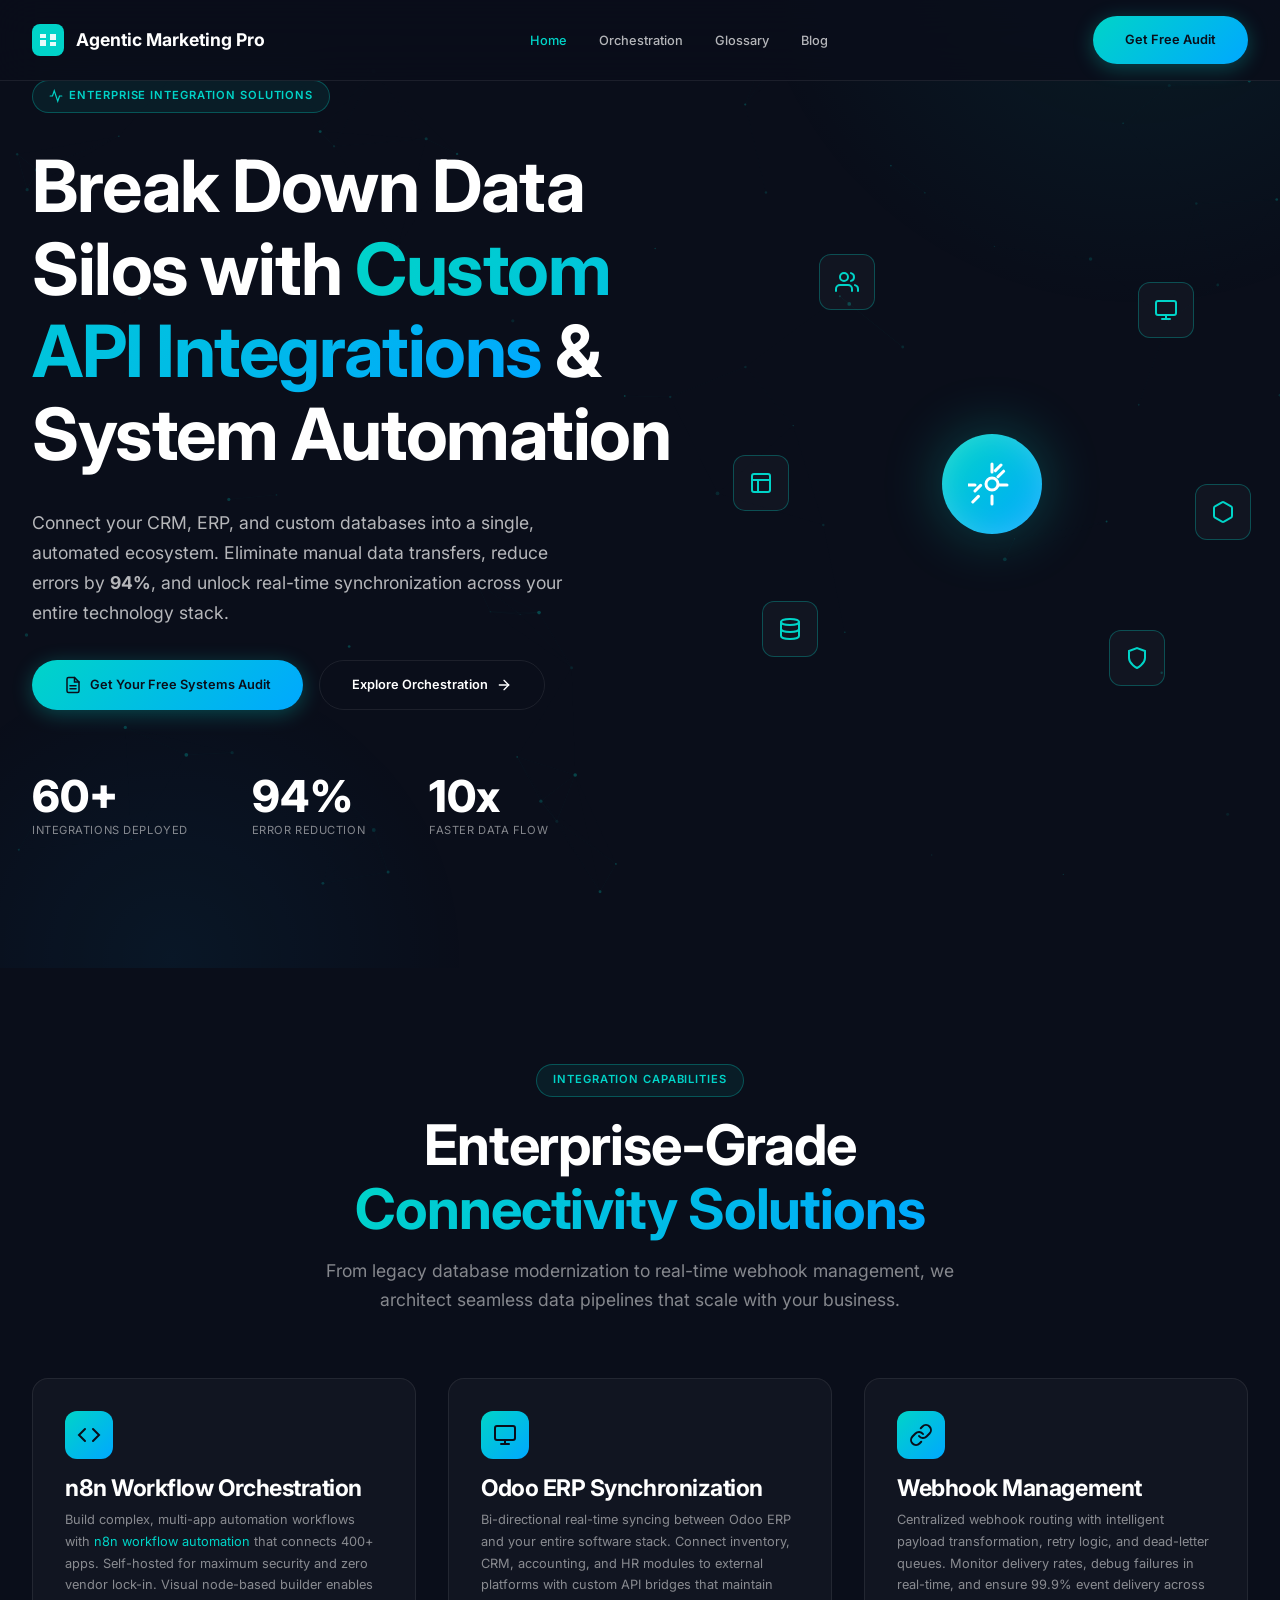
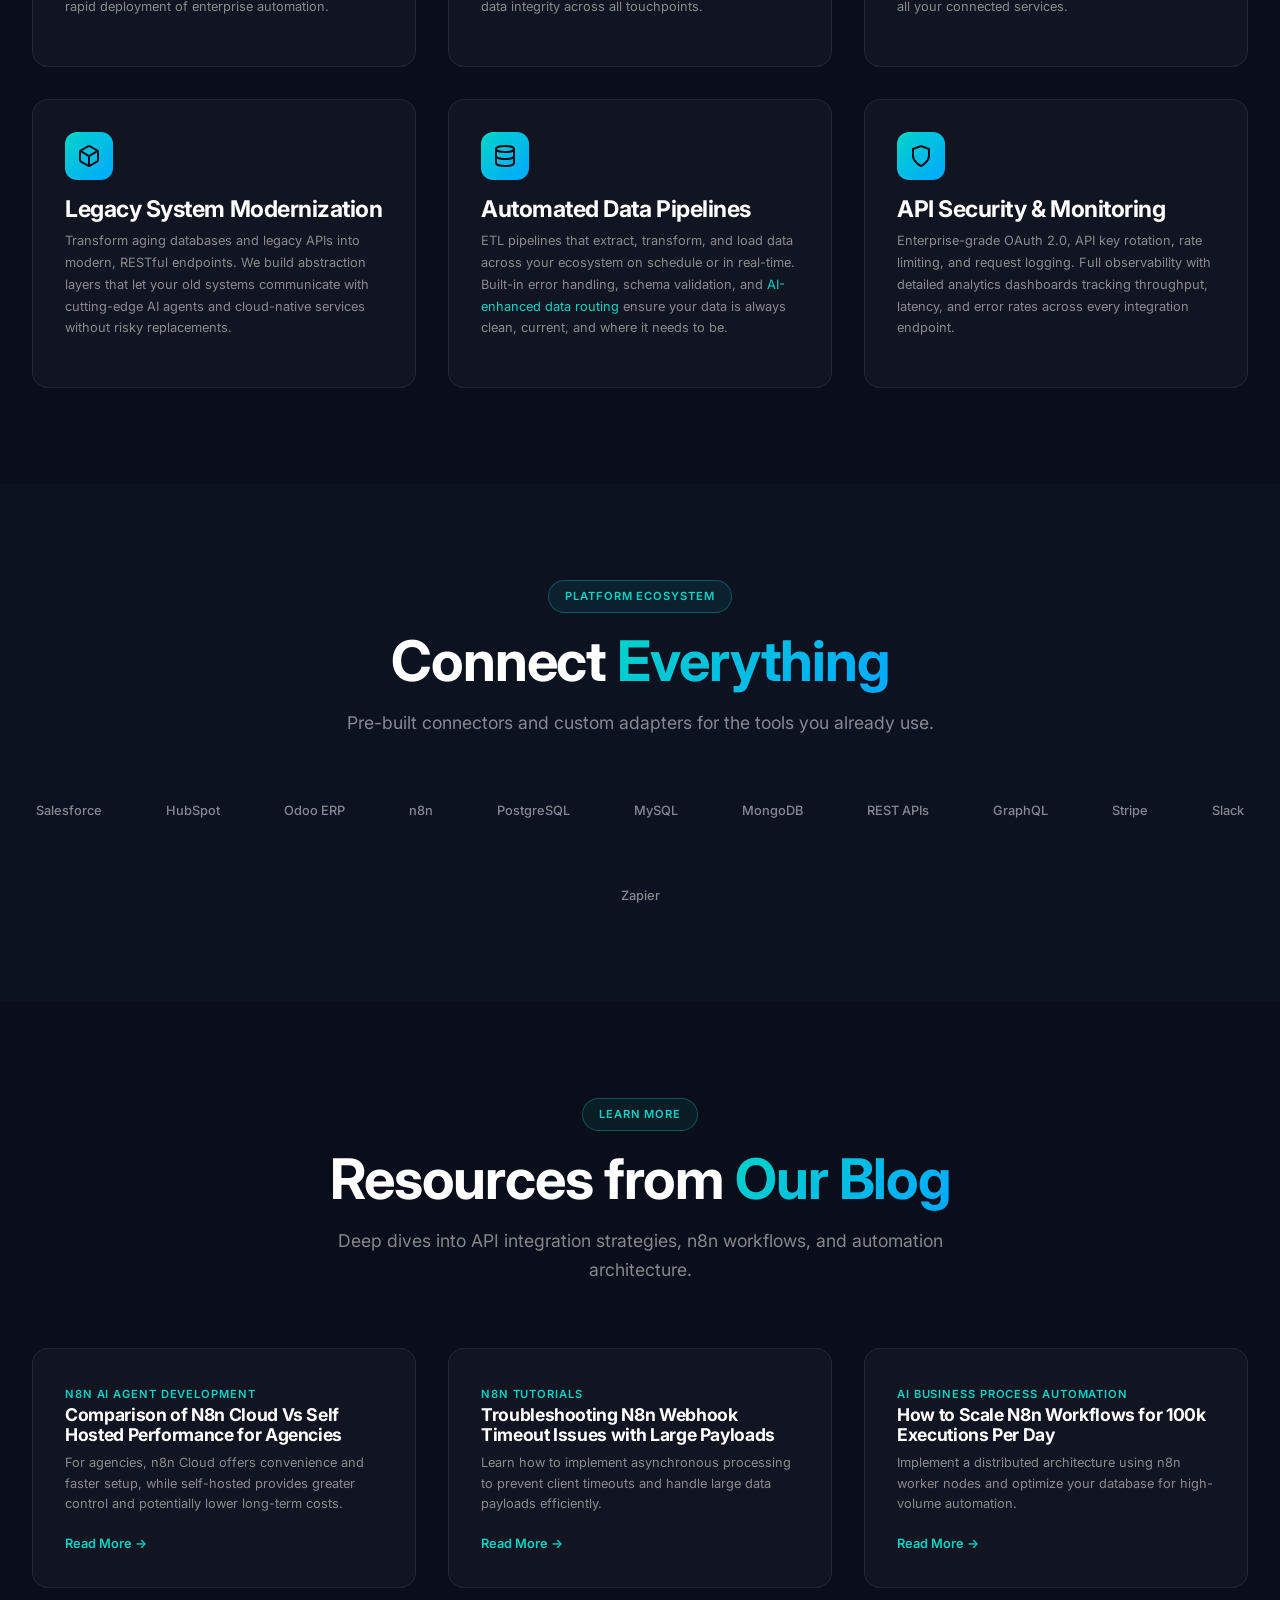
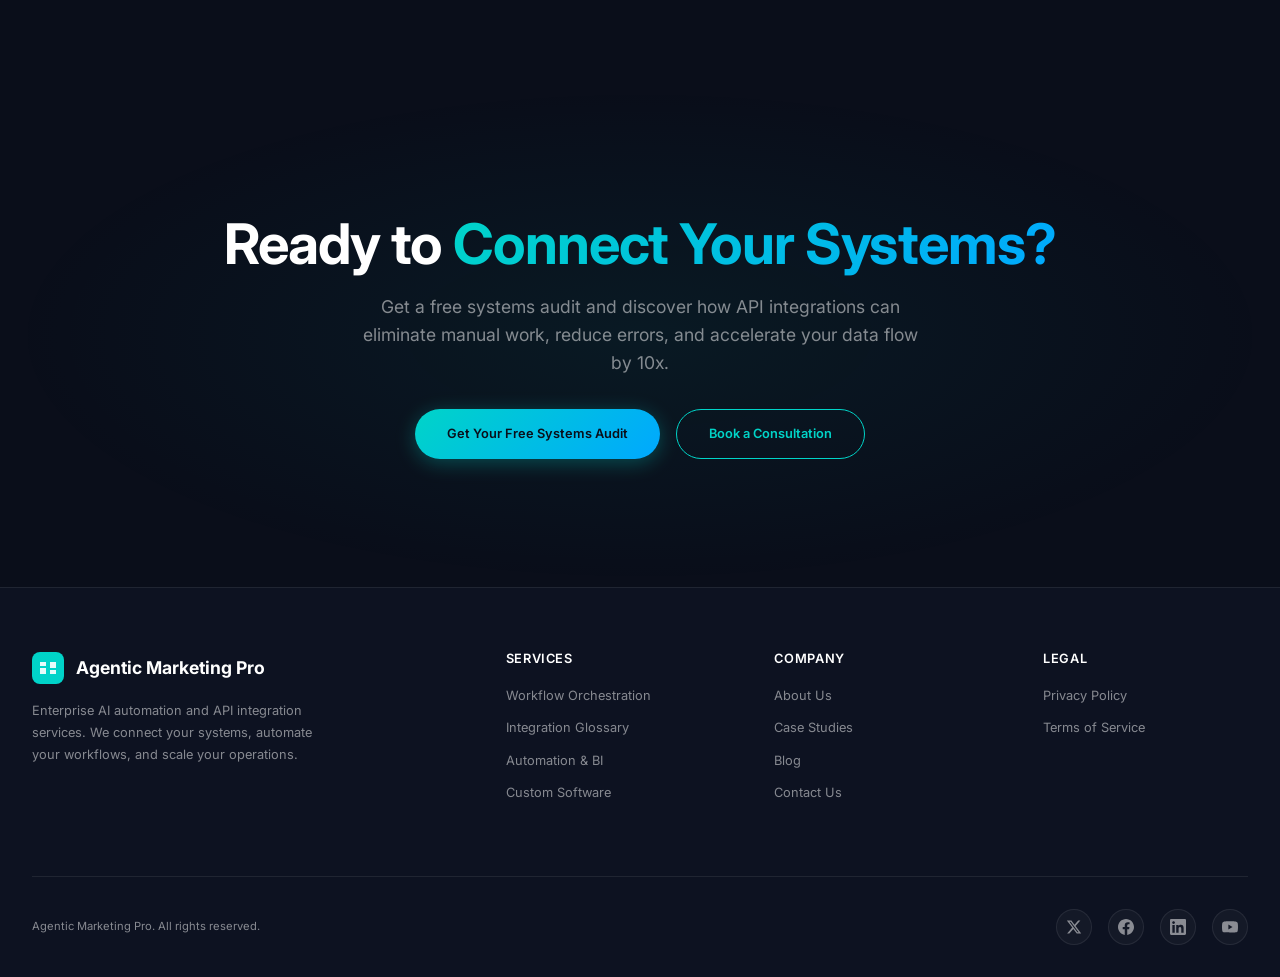
==== index.html @ 14ca6ab1 "api-integrations api-integrations site" ====
<!DOCTYPE html>
<html lang="en">
<head>
  <meta charset="UTF-8">
  <meta name="viewport" content="width=device-width, initial-scale=1.0">
  <title>API Integrations & System Automation | Agentic Marketing Pro</title>
  <meta name="description" content="Break down data silos with custom API integrations and system automation. n8n orchestration, Odoo ERP syncing, and webhook management for enterprise connectivity.">
  <meta name="keywords" content="API integrations, system automation, n8n orchestration, Odoo ERP, webhook management, data pipeline, legacy system integration">
  <meta name="author" content="Agentic Marketing Pro">
  <meta name="robots" content="index, follow">

  <!-- Open Graph -->
  <meta property="og:title" content="API Integrations & System Automation | Agentic Marketing Pro">
  <meta property="og:description" content="Connect disparate software tools into a seamless, automated ecosystem with enterprise-grade API integrations.">
  <meta property="og:type" content="website">
  <meta property="og:url" content="https://shafinrng.github.io/amp-hub-api-integrations/">
  <meta property="og:site_name" content="Agentic Marketing Pro - API Integration Hub">

  <!-- Twitter Card -->
  <meta name="twitter:card" content="summary_large_image">
  <meta name="twitter:title" content="API Integrations & System Automation | Agentic Marketing Pro">
  <meta name="twitter:description" content="Enterprise API integrations and system automation by Agentic Marketing Pro.">

  <!-- Canonical -->
  <link rel="canonical" href="https://shafinrng.github.io/amp-hub-api-integrations/">

  <!-- Favicon -->
  <link rel="icon" type="image/svg+xml" href="data:image/svg+xml,<svg xmlns='http://www.w3.org/2000/svg' viewBox='0 0 100 100'><text y='.9em' font-size='90'>🔌</text></svg>">

  <!-- Fonts -->
  <link rel="preconnect" href="https://fonts.googleapis.com">
  <link rel="preconnect" href="https://fonts.gstatic.com" crossorigin>
  <link href="https://fonts.googleapis.com/css2?family=Inter:wght@400;500;600;700;800&family=JetBrains+Mono:wght@400;500&display=swap" rel="stylesheet">

  <!-- Styles -->
  <link rel="stylesheet" href="./style.css">

  <!-- Structured Data -->
  <script type="application/ld+json">
  {
    "@context": "https://schema.org",
    "@type": "WebPage",
    "name": "API Integrations & System Automation Hub",
    "description": "Enterprise API integration services connecting CRMs, ERPs, and custom databases into automated ecosystems.",
    "url": "https://shafinrng.github.io/amp-hub-api-integrations/",
    "publisher": {
      "@type": "Organization",
      "name": "Agentic Marketing Pro",
      "url": "https://agenticmarketingpro.com/"
    },
    "mainEntity": {
      "@type": "Service",
      "name": "API Integration & System Automation Services",
      "provider": {
        "@type": "Organization",
        "name": "Agentic Marketing Pro"
      },
      "areaServed": "Global",
      "hasOfferCatalog": {
        "@type": "OfferCatalog",
        "name": "Integration Services",
        "itemListElement": [
          { "@type": "Offer", "itemOffered": { "@type": "Service", "name": "n8n Workflow Orchestration" } },
          { "@type": "Offer", "itemOffered": { "@type": "Service", "name": "Odoo ERP Integration" } },
          { "@type": "Offer", "itemOffered": { "@type": "Service", "name": "Webhook Management" } },
          { "@type": "Offer", "itemOffered": { "@type": "Service", "name": "Legacy System Modernization" } }
        ]
      }
    }
  }
  </script>
</head>
<body>
  <!-- Particle Background -->
  <canvas id="particles-canvas"></canvas>

  <!-- Navigation -->
  <nav class="navbar" role="navigation" aria-label="Main navigation">
    <div class="container">
      <a href="./index.html" class="nav-brand" aria-label="Agentic Marketing Pro Home">
        <svg viewBox="0 0 32 32" fill="none" xmlns="http://www.w3.org/2000/svg" aria-hidden="true">
          <rect width="32" height="32" rx="8" fill="url(#brand-gradient)"/>
          <path d="M8 16h6v6H8zM18 10h6v6h-6zM8 10h6v4H8zM18 18h6v4h-6z" fill="white" opacity="0.9"/>
          <defs>
            <linearGradient id="brand-gradient" x1="0" y1="0" x2="32" y2="32">
              <stop offset="0%" stop-color="#00d4c8"/>
              <stop offset="100%" stop-color="#00a8ff"/>
            </linearGradient>
          </defs>
        </svg>
        <span>Agentic Marketing Pro</span>
      </a>

      <ul class="nav-links" role="menubar">
        <li role="none"><a href="./index.html" role="menuitem" class="active">Home</a></li>
        <li role="none"><a href="./orchestration.html" role="menuitem">Orchestration</a></li>
        <li role="none"><a href="./glossary.html" role="menuitem">Glossary</a></li>
        <li role="none"><a href="https://agenticmarketingpro.com/blog/" role="menuitem" target="_blank" rel="noopener">Blog</a></li>
      </ul>

      <div class="nav-cta">
        <a href="https://agenticmarketingpro.com/free-audit/" class="btn btn-primary" target="_blank" rel="noopener">Get Free Audit</a>
      </div>

      <button class="nav-menu-toggle" aria-label="Toggle navigation menu" aria-expanded="false">
        <svg width="24" height="24" viewBox="0 0 24 24" fill="none" stroke="currentColor" stroke-width="2" stroke-linecap="round">
          <line x1="3" y1="6" x2="21" y2="6"/>
          <line x1="3" y1="12" x2="21" y2="12"/>
          <line x1="3" y1="18" x2="21" y2="18"/>
        </svg>
      </button>
    </div>
  </nav>

  <!-- Hero Section -->
  <section class="hero section-lg" aria-label="Hero">
    <div class="hero-bg" aria-hidden="true"></div>
    <div class="container">
      <div class="hero-content">
        <div class="hero-badge">
          <span class="badge">
            <svg width="14" height="14" viewBox="0 0 24 24" fill="none" stroke="currentColor" stroke-width="2" stroke-linecap="round">
              <polyline points="22 12 18 12 15 21 9 3 6 12 2 12"/>
            </svg>
            Enterprise Integration Solutions
          </span>
        </div>
        <h1>
          Break Down Data Silos with
          <span class="text-gradient">Custom API Integrations</span>
          & System Automation
        </h1>
        <p class="hero-description">
          Connect your CRM, ERP, and custom databases into a single, automated ecosystem.
          Eliminate manual data transfers, reduce errors by <strong>94%</strong>, and unlock
          real-time synchronization across your entire technology stack.
        </p>
        <div class="hero-cta">
          <a href="https://agenticmarketingpro.com/free-audit/" class="btn btn-primary" target="_blank" rel="noopener">
            <svg width="18" height="18" viewBox="0 0 24 24" fill="none" stroke="currentColor" stroke-width="2" stroke-linecap="round">
              <path d="M14 2H6a2 2 0 00-2 2v16a2 2 0 002 2h12a2 2 0 002-2V8z"/>
              <polyline points="14 2 14 8 20 8"/>
              <line x1="16" y1="13" x2="8" y2="13"/>
              <line x1="16" y1="17" x2="8" y2="17"/>
            </svg>
            Get Your Free Systems Audit
          </a>
          <a href="./orchestration.html" class="btn btn-secondary">
            Explore Orchestration
            <svg width="16" height="16" viewBox="0 0 24 24" fill="none" stroke="currentColor" stroke-width="2" stroke-linecap="round">
              <line x1="5" y1="12" x2="19" y2="12"/>
              <polyline points="12 5 19 12 12 19"/>
            </svg>
          </a>
        </div>
        <div class="hero-stats">
          <div class="stat-item">
            <span class="stat-number">60+</span>
            <span class="stat-label">Integrations Deployed</span>
          </div>
          <div class="stat-item">
            <span class="stat-number">94%</span>
            <span class="stat-label">Error Reduction</span>
          </div>
          <div class="stat-item">
            <span class="stat-number">10x</span>
            <span class="stat-label">Faster Data Flow</span>
          </div>
        </div>
      </div>

      <!-- Hero Visual - Animated Integration Hub -->
      <div class="hero-visual" aria-hidden="true">
        <div class="hub-container">
          <div class="hub-center">
            <svg viewBox="0 0 24 24" fill="none" stroke="currentColor" stroke-width="1.5" stroke-linecap="round">
              <circle cx="12" cy="12" r="3"/>
              <path d="M12 2v4m0 12v4m-8.5-6.5l2.8-2.8m7.4-7.4l2.8-2.8m-17 10h4m12 0h4m-14.3 5.7l-2.8 2.8m12.6-12.6l2.8-2.8"/>
            </svg>
          </div>
          <div class="hub-node">
            <svg viewBox="0 0 24 24" fill="none" stroke="currentColor" stroke-width="2" stroke-linecap="round">
              <path d="M17 21v-2a4 4 0 00-4-4H5a4 4 0 00-4 4v2"/>
              <circle cx="9" cy="7" r="4"/>
              <path d="M23 21v-2a4 4 0 00-3-3.87M16 3.13a4 4 0 010 7.75"/>
            </svg>
          </div>
          <div class="hub-node">
            <svg viewBox="0 0 24 24" fill="none" stroke="currentColor" stroke-width="2" stroke-linecap="round">
              <rect x="2" y="3" width="20" height="14" rx="2" ry="2"/>
              <line x1="8" y1="21" x2="16" y2="21"/>
              <line x1="12" y1="17" x2="12" y2="21"/>
            </svg>
          </div>
          <div class="hub-node">
            <svg viewBox="0 0 24 24" fill="none" stroke="currentColor" stroke-width="2" stroke-linecap="round">
              <ellipse cx="12" cy="5" rx="9" ry="3"/>
              <path d="M21 12c0 1.66-4 3-9 3s-9-1.34-9-3"/>
              <path d="M3 5v14c0 1.66 4 3 9 3s9-1.34 9-3V5"/>
            </svg>
          </div>
          <div class="hub-node">
            <svg viewBox="0 0 24 24" fill="none" stroke="currentColor" stroke-width="2" stroke-linecap="round">
              <path d="M12 22s8-4 8-10V5l-8-3-8 3v7c0 6 8 10 8 10z"/>
            </svg>
          </div>
          <div class="hub-node">
            <svg viewBox="0 0 24 24" fill="none" stroke="currentColor" stroke-width="2" stroke-linecap="round">
              <rect x="3" y="3" width="18" height="18" rx="2" ry="2"/>
              <line x1="3" y1="9" x2="21" y2="9"/>
              <line x1="9" y1="21" x2="9" y2="9"/>
            </svg>
          </div>
          <div class="hub-node">
            <svg viewBox="0 0 24 24" fill="none" stroke="currentColor" stroke-width="2" stroke-linecap="round">
              <path d="M21 16V8a2 2 0 00-1-1.73l-7-4a2 2 0 00-2 0l-7 4A2 2 0 003 8v8a2 2 0 001 1.73l7 4a2 2 0 002 0l7-4A2 2 0 0021 16z"/>
            </svg>
          </div>
        </div>
      </div>
    </div>
  </section>

  <!-- Core Features Section -->
  <section class="section" id="features" aria-label="Core Features">
    <div class="container">
      <div class="section-header reveal">
        <span class="badge">Integration Capabilities</span>
        <h2>Enterprise-Grade <span class="text-gradient">Connectivity Solutions</span></h2>
        <p>From legacy database modernization to real-time webhook management, we architect seamless data pipelines that scale with your business.</p>
      </div>

      <div class="features-grid">
        <!-- n8n Orchestration -->
        <article class="card feature-card reveal reveal-delay-1">
          <div class="card-icon">
            <svg viewBox="0 0 24 24" fill="none" stroke="currentColor" stroke-width="2" stroke-linecap="round">
              <polyline points="16 18 22 12 16 6"/>
              <polyline points="8 6 2 12 8 18"/>
            </svg>
          </div>
          <h3>n8n Workflow Orchestration</h3>
          <p>Build complex, multi-app automation workflows with <a href="https://agenticmarketingpro.com/blog/n8n-workflow-automation/" target="_blank" rel="noopener">n8n workflow automation</a> that connects 400+ apps. Self-hosted for maximum security and zero vendor lock-in. Visual node-based builder enables rapid deployment of enterprise automation.</p>
        </article>

        <!-- Odoo ERP Syncing -->
        <article class="card feature-card reveal reveal-delay-2">
          <div class="card-icon">
            <svg viewBox="0 0 24 24" fill="none" stroke="currentColor" stroke-width="2" stroke-linecap="round">
              <rect x="2" y="3" width="20" height="14" rx="2" ry="2"/>
              <line x1="8" y1="21" x2="16" y2="21"/>
              <line x1="12" y1="17" x2="12" y2="21"/>
            </svg>
          </div>
          <h3>Odoo ERP Synchronization</h3>
          <p>Bi-directional real-time syncing between Odoo ERP and your entire software stack. Connect inventory, CRM, accounting, and HR modules to external platforms with custom API bridges that maintain data integrity across all touchpoints.</p>
        </article>

        <!-- Webhook Management -->
        <article class="card feature-card reveal reveal-delay-3">
          <div class="card-icon">
            <svg viewBox="0 0 24 24" fill="none" stroke="currentColor" stroke-width="2" stroke-linecap="round">
              <path d="M10 13a5 5 0 007.54.54l3-3a5 5 0 00-7.07-7.07l-1.72 1.71"/>
              <path d="M14 11a5 5 0 00-7.54-.54l-3 3a5 5 0 007.07 7.07l1.71-1.71"/>
            </svg>
          </div>
          <h3>Webhook Management</h3>
          <p>Centralized webhook routing with intelligent payload transformation, retry logic, and dead-letter queues. Monitor delivery rates, debug failures in real-time, and ensure 99.9% event delivery across all your connected services.</p>
        </article>

        <!-- Legacy System Modernization -->
        <article class="card feature-card reveal reveal-delay-4">
          <div class="card-icon">
            <svg viewBox="0 0 24 24" fill="none" stroke="currentColor" stroke-width="2" stroke-linecap="round">
              <path d="M21 16V8a2 2 0 00-1-1.73l-7-4a2 2 0 00-2 0l-7 4A2 2 0 003 8v8a2 2 0 001 1.73l7 4a2 2 0 002 0l7-4A2 2 0 0021 16z"/>
              <polyline points="3.27 6.96 12 12.01 20.73 6.96"/>
              <line x1="12" y1="22.08" x2="12" y2="12"/>
            </svg>
          </div>
          <h3>Legacy System Modernization</h3>
          <p>Transform aging databases and legacy APIs into modern, RESTful endpoints. We build abstraction layers that let your old systems communicate with cutting-edge AI agents and cloud-native services without risky replacements.</p>
        </article>

        <!-- Data Pipeline Architecture -->
        <article class="card feature-card reveal reveal-delay-1">
          <div class="card-icon">
            <svg viewBox="0 0 24 24" fill="none" stroke="currentColor" stroke-width="2" stroke-linecap="round">
              <ellipse cx="12" cy="5" rx="9" ry="3"/>
              <path d="M21 12c0 1.66-4 3-9 3s-9-1.34-9-3"/>
              <path d="M3 5v14c0 1.66 4 3 9 3s9-1.34 9-3V5"/>
            </svg>
          </div>
          <h3>Automated Data Pipelines</h3>
          <p>ETL pipelines that extract, transform, and load data across your ecosystem on schedule or in real-time. Built-in error handling, schema validation, and <a href="https://agenticmarketingpro.com/blog/ai-api-integration/" target="_blank" rel="noopener">AI-enhanced data routing</a> ensure your data is always clean, current, and where it needs to be.</p>
        </article>

        <!-- API Security & Monitoring -->
        <article class="card feature-card reveal reveal-delay-2">
          <div class="card-icon">
            <svg viewBox="0 0 24 24" fill="none" stroke="currentColor" stroke-width="2" stroke-linecap="round">
              <path d="M12 22s8-4 8-10V5l-8-3-8 3v7c0 6 8 10 8 10z"/>
            </svg>
          </div>
          <h3>API Security & Monitoring</h3>
          <p>Enterprise-grade OAuth 2.0, API key rotation, rate limiting, and request logging. Full observability with detailed analytics dashboards tracking throughput, latency, and error rates across every integration endpoint.</p>
        </article>
      </div>
    </div>
  </section>

  <!-- Integration Platforms Section -->
  <section class="section bg-dark-alt" aria-label="Supported Platforms">
    <div class="container">
      <div class="section-header reveal">
        <span class="badge">Platform Ecosystem</span>
        <h2>Connect <span class="text-gradient">Everything</span></h2>
        <p>Pre-built connectors and custom adapters for the tools you already use.</p>
      </div>
      <div class="integrations-bar reveal">
        <span class="integration-item">Salesforce</span>
        <span class="integration-item">HubSpot</span>
        <span class="integration-item">Odoo ERP</span>
        <span class="integration-item">n8n</span>
        <span class="integration-item">PostgreSQL</span>
        <span class="integration-item">MySQL</span>
        <span class="integration-item">MongoDB</span>
        <span class="integration-item">REST APIs</span>
        <span class="integration-item">GraphQL</span>
        <span class="integration-item">Stripe</span>
        <span class="integration-item">Slack</span>
        <span class="integration-item">Zapier</span>
      </div>
    </div>
  </section>

  <!-- From the Blog Section -->
  <section class="section" aria-label="Related Resources">
    <div class="container">
      <div class="section-header reveal">
        <span class="badge">Learn More</span>
        <h2>Resources from <span class="text-gradient">Our Blog</span></h2>
        <p>Deep dives into API integration strategies, n8n workflows, and automation architecture.</p>
      </div>
      <div class="blog-links">
        <article class="blog-link-card reveal reveal-delay-1">
          <span class="category">n8n AI Agent Development</span>
          <h4>Comparison of N8n Cloud Vs Self Hosted Performance for Agencies</h4>
          <p>For agencies, n8n Cloud offers convenience and faster setup, while self-hosted provides greater control and potentially lower long-term costs.</p>
          <a href="https://agenticmarketingpro.com/n8n-cloud-vs-self-hosted/" class="read-more" target="_blank" rel="noopener">Read More &rarr;</a>
        </article>
        <article class="blog-link-card reveal reveal-delay-2">
          <span class="category">n8n Tutorials</span>
          <h4>Troubleshooting N8n Webhook Timeout Issues with Large Payloads</h4>
          <p>Learn how to implement asynchronous processing to prevent client timeouts and handle large data payloads efficiently.</p>
          <a href="https://agenticmarketingpro.com/n8n-webhook-timeouts/" class="read-more" target="_blank" rel="noopener">Read More &rarr;</a>
        </article>
        <article class="blog-link-card reveal reveal-delay-3">
          <span class="category">AI business process automation</span>
          <h4>How to Scale N8n Workflows for 100k Executions Per Day</h4>
          <p>Implement a distributed architecture using n8n worker nodes and optimize your database for high-volume automation.</p>
          <a href="https://agenticmarketingpro.com/n8n-enterprise-scaling/" class="read-more" target="_blank" rel="noopener">Read More &rarr;</a>
        </article>
      </div>
    </div>
  </section>

  <!-- CTA Section -->
  <section class="cta-section" aria-label="Call to Action">
    <div class="container">
      <div class="reveal">
        <h2>Ready to <span class="text-gradient">Connect Your Systems?</span></h2>
        <p>Get a free systems audit and discover how API integrations can eliminate manual work, reduce errors, and accelerate your data flow by 10x.</p>
        <div class="cta-buttons">
          <a href="https://agenticmarketingpro.com/free-audit/" class="btn btn-primary" target="_blank" rel="noopener">
            Get Your Free Systems Audit
          </a>
          <a href="https://agenticmarketingpro.com/book-appointment/" class="btn btn-outline-accent" target="_blank" rel="noopener">
            Book a Consultation
          </a>
        </div>
      </div>
    </div>
  </section>

  <!-- Footer -->
  <footer class="footer" role="contentinfo">
    <div class="container">
      <div class="footer-grid">
        <div class="footer-brand">
          <a href="./index.html" class="nav-brand">
            <svg viewBox="0 0 32 32" fill="none" xmlns="http://www.w3.org/2000/svg" aria-hidden="true">
              <rect width="32" height="32" rx="8" fill="url(#foot-gradient)"/>
              <path d="M8 16h6v6H8zM18 10h6v6h-6zM8 10h6v4H8zM18 18h6v4h-6z" fill="white" opacity="0.9"/>
              <defs>
                <linearGradient id="foot-gradient" x1="0" y1="0" x2="32" y2="32">
                  <stop offset="0%" stop-color="#00d4c8"/>
                  <stop offset="100%" stop-color="#00a8ff"/>
                </linearGradient>
              </defs>
            </svg>
            <span>Agentic Marketing Pro</span>
          </a>
          <p>Enterprise AI automation and API integration services. We connect your systems, automate your workflows, and scale your operations.</p>
        </div>
        <div class="footer-column">
          <h4>Services</h4>
          <ul>
            <li><a href="./orchestration.html">Workflow Orchestration</a></li>
            <li><a href="./glossary.html">Integration Glossary</a></li>
            <li><a href="https://agenticmarketingpro.com/automation-business-intelligence/" target="_blank" rel="noopener">Automation & BI</a></li>
            <li><a href="https://agenticmarketingpro.com/custom-software-digital-infrastructure/" target="_blank" rel="noopener">Custom Software</a></li>
          </ul>
        </div>
        <div class="footer-column">
          <h4>Company</h4>
          <ul>
            <li><a href="https://agenticmarketingpro.com/about-us/" target="_blank" rel="noopener">About Us</a></li>
            <li><a href="https://agenticmarketingpro.com/case-studies/" target="_blank" rel="noopener">Case Studies</a></li>
            <li><a href="https://agenticmarketingpro.com/blog/" target="_blank" rel="noopener">Blog</a></li>
            <li><a href="https://agenticmarketingpro.com/contact-us/" target="_blank" rel="noopener">Contact Us</a></li>
          </ul>
        </div>
        <div class="footer-column">
          <h4>Legal</h4>
          <ul>
            <li><a href="https://agenticmarketingpro.com/privacy-policy/" target="_blank" rel="noopener">Privacy Policy</a></li>
            <li><a href="https://agenticmarketingpro.com/terms-of-service/" target="_blank" rel="noopener">Terms of Service</a></li>
          </ul>
        </div>
      </div>
      <div class="footer-bottom">
        <p>Agentic Marketing Pro. All rights reserved.</p>
        <div class="footer-social">
          <a href="https://x.com/agenticmpro" target="_blank" rel="noopener" aria-label="X (Twitter)">
            <svg viewBox="0 0 24 24" fill="currentColor">
              <path d="M18.244 2.25h3.308l-7.227 8.26 8.502 11.24H16.17l-5.214-6.817L4.99 21.75H1.68l7.73-8.835L1.254 2.25H8.08l4.713 6.231zm-1.161 17.52h1.833L7.084 4.126H5.117z"/>
            </svg>
          </a>
          <a href="https://www.facebook.com/agenticmarketingpro" target="_blank" rel="noopener" aria-label="Facebook">
            <svg viewBox="0 0 24 24" fill="currentColor">
              <path d="M24 12.073c0-6.627-5.373-12-12-12s-12 5.373-12 12c0 5.99 4.388 10.954 10.125 11.854v-8.385H7.078v-3.47h3.047V9.43c0-3.007 1.792-4.669 4.533-4.669 1.312 0 2.686.235 2.686.235v2.953H15.83c-1.491 0-1.956.925-1.956 1.874v2.25h3.328l-.532 3.47h-2.796v8.385C19.612 23.027 24 18.062 24 12.073z"/>
            </svg>
          </a>
          <a href="https://www.linkedin.com/company/agentic-marketing-pro/" target="_blank" rel="noopener" aria-label="LinkedIn">
            <svg viewBox="0 0 24 24" fill="currentColor">
              <path d="M20.447 20.452h-3.554v-5.569c0-1.328-.027-3.037-1.852-3.037-1.853 0-2.136 1.445-2.136 2.939v5.667H9.351V9h3.414v1.561h.046c.477-.9 1.637-1.85 3.37-1.85 3.601 0 4.267 2.37 4.267 5.455v6.286zM5.337 7.433c-1.144 0-2.063-.926-2.063-2.065 0-1.138.92-2.063 2.063-2.063 1.14 0 2.064.925 2.064 2.063 0 1.139-.925 2.065-2.064 2.065zm1.782 13.019H3.555V9h3.564v11.452zM22.225 0H1.771C.792 0 0 .774 0 1.729v20.542C0 23.227.792 24 1.771 24h20.451C23.2 24 24 23.227 24 22.271V1.729C24 .774 23.2 0 22.222 0h.003z"/>
            </svg>
          </a>
          <a href="https://www.youtube.com/@AgenticMarketingPro" target="_blank" rel="noopener" aria-label="YouTube">
            <svg viewBox="0 0 24 24" fill="currentColor">
              <path d="M23.498 6.186a3.016 3.016 0 00-2.122-2.136C19.505 3.545 12 3.545 12 3.545s-7.505 0-9.377.505A3.017 3.017 0 00.502 6.186C0 8.07 0 12 0 12s0 3.93.502 5.814a3.016 3.016 0 002.122 2.136c1.871.505 9.376.505 9.376.505s7.505 0 9.377-.505a3.015 3.015 0 002.122-2.136C24 15.93 24 12 24 12s0-3.93-.502-5.814zM9.545 15.568V8.432L15.818 12l-6.273 3.568z"/>
            </svg>
          </a>
        </div>
      </div>
    </div>
  </footer>

  <script src="./script.js"></script>
</body>
</html>
---- style.css ----
/* ============================================
   AGENTIC MARKETING PRO - API INTEGRATIONS HUB
   Microsite Stylesheet
   Base URL: https://shafinrng.github.io/amp-hub-api-integrations/
   ============================================ */

/* --- CSS Custom Properties --- */
:root {
  /* Core Colors - Deep professional blues & vibrant cyan accents */
  --color-bg-primary: #0a0e1a;
  --color-bg-secondary: #0d1221;
  --color-bg-card: rgba(255, 255, 255, 0.03);
  --color-bg-card-hover: rgba(255, 255, 255, 0.06);
  --color-bg-light: #f0f4f8;
  --color-bg-white: #ffffff;

  --color-accent-primary: #00d4c8;
  --color-accent-secondary: #00a8ff;
  --color-accent-gradient: linear-gradient(135deg, #00d4c8 0%, #00a8ff 100%);
  --color-accent-glow: rgba(0, 212, 200, 0.3);

  --color-text-primary: #ffffff;
  --color-text-secondary: rgba(255, 255, 255, 0.7);
  --color-text-muted: rgba(255, 255, 255, 0.5);
  --color-text-dark: #0a0e1a;
  --color-text-dark-secondary: #3a4a5c;

  --color-border: rgba(255, 255, 255, 0.08);
  --color-border-accent: rgba(0, 212, 200, 0.3);

  /* Typography */
  --font-primary: 'Inter', -apple-system, BlinkMacSystemFont, 'Segoe UI', sans-serif;
  --font-mono: 'JetBrains Mono', 'Fira Code', monospace;

  --text-xs: clamp(0.7rem, 0.8vw, 0.8rem);
  --text-sm: clamp(0.8rem, 0.9vw, 0.9rem);
  --text-base: clamp(0.95rem, 1vw, 1.05rem);
  --text-lg: clamp(1.1rem, 1.2vw, 1.25rem);
  --text-xl: clamp(1.3rem, 1.8vw, 1.5rem);
  --text-2xl: clamp(1.6rem, 2.5vw, 2rem);
  --text-3xl: clamp(2rem, 3.5vw, 2.75rem);
  --text-4xl: clamp(2.4rem, 5vw, 3.5rem);
  --text-5xl: clamp(3rem, 7vw, 4.5rem);

  --weight-normal: 400;
  --weight-medium: 500;
  --weight-semibold: 600;
  --weight-bold: 700;
  --weight-extrabold: 800;

  /* Spacing */
  --space-xs: 0.5rem;
  --space-sm: 1rem;
  --space-md: 2rem;
  --space-lg: 4rem;
  --space-xl: 6rem;
  --space-2xl: 8rem;

  /* Layout */
  --container-max: 1280px;
  --container-narrow: 960px;
  --radius-sm: 8px;
  --radius-md: 12px;
  --radius-lg: 16px;
  --radius-xl: 24px;
  --radius-full: 9999px;

  /* Transitions */
  --transition-fast: 0.15s ease;
  --transition-base: 0.3s ease;
  --transition-slow: 0.5s ease;
}

/* --- Reset & Base --- */
*, *::before, *::after {
  margin: 0;
  padding: 0;
  box-sizing: border-box;
}

html {
  scroll-behavior: smooth;
  -webkit-font-smoothing: antialiased;
  -moz-osx-font-smoothing: grayscale;
}

body {
  font-family: var(--font-primary);
  font-size: var(--text-base);
  line-height: 1.6;
  color: var(--color-text-secondary);
  background-color: var(--color-bg-primary);
  overflow-x: hidden;
}

img {
  max-width: 100%;
  height: auto;
  display: block;
}

a {
  color: var(--color-accent-primary);
  text-decoration: none;
  transition: color var(--transition-base);
}

a:hover {
  color: var(--color-accent-secondary);
}

/* --- Typography --- */
h1, h2, h3, h4, h5, h6 {
  color: var(--color-text-primary);
  font-weight: var(--weight-bold);
  line-height: 1.15;
  letter-spacing: -0.02em;
}

h1 { font-size: var(--text-5xl); }
h2 { font-size: var(--text-4xl); }
h3 { font-size: var(--text-3xl); }
h4 { font-size: var(--text-2xl); }
h5 { font-size: var(--text-xl); }
h6 { font-size: var(--text-lg); }

p {
  margin-bottom: var(--space-sm);
}

.text-gradient {
  background: var(--color-accent-gradient);
  -webkit-background-clip: text;
  -webkit-text-fill-color: transparent;
  background-clip: text;
}

.text-accent {
  color: var(--color-accent-primary);
}

.text-muted {
  color: var(--color-text-muted);
}

/* --- Layout Utilities --- */
.container {
  width: 100%;
  max-width: var(--container-max);
  margin: 0 auto;
  padding: 0 var(--space-md);
}

.container-narrow {
  max-width: var(--container-narrow);
}

.section {
  padding: var(--space-xl) 0;
  position: relative;
}

.section-lg {
  padding: var(--space-2xl) 0;
}

/* --- Backgrounds --- */
.bg-dark {
  background-color: var(--color-bg-primary);
}

.bg-dark-alt {
  background-color: var(--color-bg-secondary);
}

/* Clean, transparent background - NO grid patterns */
.bg-transparent {
  background: transparent;
}

/* --- Buttons --- */
.btn {
  display: inline-flex;
  align-items: center;
  justify-content: center;
  gap: 0.5rem;
  padding: 0.875rem 2rem;
  font-family: var(--font-primary);
  font-size: var(--text-sm);
  font-weight: var(--weight-semibold);
  border-radius: var(--radius-full);
  border: none;
  cursor: pointer;
  transition: all var(--transition-base);
  text-decoration: none;
  white-space: nowrap;
}

.btn-primary {
  background: var(--color-accent-gradient);
  color: var(--color-bg-primary);
  box-shadow: 0 4px 20px rgba(0, 212, 200, 0.3);
}

.btn-primary:hover {
  transform: translateY(-2px);
  box-shadow: 0 8px 30px rgba(0, 212, 200, 0.4);
  color: var(--color-bg-primary);
}

.btn-secondary {
  background: transparent;
  color: var(--color-text-primary);
  border: 1.5px solid var(--color-border);
}

.btn-secondary:hover {
  border-color: var(--color-accent-primary);
  color: var(--color-accent-primary);
  background: rgba(0, 212, 200, 0.05);
}

.btn-outline-accent {
  background: transparent;
  color: var(--color-accent-primary);
  border: 1.5px solid var(--color-accent-primary);
}

.btn-outline-accent:hover {
  background: var(--color-accent-primary);
  color: var(--color-bg-primary);
}

/* --- Badge / Pill --- */
.badge {
  display: inline-flex;
  align-items: center;
  gap: 0.4rem;
  padding: 0.4rem 1rem;
  font-size: var(--text-xs);
  font-weight: var(--weight-semibold);
  letter-spacing: 0.08em;
  text-transform: uppercase;
  border-radius: var(--radius-full);
  border: 1px solid var(--color-border-accent);
  color: var(--color-accent-primary);
  background: rgba(0, 212, 200, 0.08);
}

/* --- Cards --- */
.card {
  background: var(--color-bg-card);
  border: 1px solid var(--color-border);
  border-radius: var(--radius-lg);
  padding: var(--space-md);
  transition: all var(--transition-base);
}

.card:hover {
  background: var(--color-bg-card-hover);
  border-color: var(--color-border-accent);
  transform: translateY(-4px);
  box-shadow: 0 12px 40px rgba(0, 0, 0, 0.3);
}

.card-icon {
  width: 48px;
  height: 48px;
  border-radius: var(--radius-md);
  background: var(--color-accent-gradient);
  display: flex;
  align-items: center;
  justify-content: center;
  margin-bottom: var(--space-sm);
}

.card-icon svg {
  width: 24px;
  height: 24px;
  color: var(--color-bg-primary);
}

/* --- Navigation --- */
.navbar {
  position: fixed;
  top: 0;
  left: 0;
  right: 0;
  z-index: 1000;
  padding: var(--space-sm) 0;
  background: rgba(10, 14, 26, 0.85);
  backdrop-filter: blur(20px);
  -webkit-backdrop-filter: blur(20px);
  border-bottom: 1px solid var(--color-border);
  transition: all var(--transition-base);
}

.navbar .container {
  display: flex;
  align-items: center;
  justify-content: space-between;
}

.nav-brand {
  display: flex;
  align-items: center;
  gap: 0.75rem;
  font-weight: var(--weight-bold);
  font-size: var(--text-lg);
  color: var(--color-text-primary);
}

.nav-brand:hover {
  color: var(--color-text-primary);
}

.nav-brand svg {
  width: 32px;
  height: 32px;
}

.nav-links {
  display: flex;
  align-items: center;
  gap: var(--space-md);
  list-style: none;
}

.nav-links a {
  color: var(--color-text-secondary);
  font-size: var(--text-sm);
  font-weight: var(--weight-medium);
  transition: color var(--transition-base);
}

.nav-links a:hover {
  color: var(--color-text-primary);
}

.nav-links a.active {
  color: var(--color-accent-primary);
}

.nav-cta {
  display: flex;
  align-items: center;
  gap: var(--space-sm);
}

.nav-menu-toggle {
  display: none;
  background: none;
  border: none;
  color: var(--color-text-primary);
  cursor: pointer;
  padding: 0.5rem;
}

/* --- Hero Section --- */
.hero {
  min-height: 100vh;
  display: flex;
  align-items: center;
  padding-top: 80px;
  position: relative;
  overflow: hidden;
}

.hero-bg {
  position: absolute;
  inset: 0;
  pointer-events: none;
  overflow: hidden;
}

/* Subtle radial glow - NO grid patterns */
.hero-bg::before {
  content: '';
  position: absolute;
  top: -50%;
  right: -20%;
  width: 800px;
  height: 800px;
  background: radial-gradient(circle, rgba(0, 212, 200, 0.08) 0%, transparent 70%);
  pointer-events: none;
}

.hero-bg::after {
  content: '';
  position: absolute;
  bottom: -30%;
  left: -10%;
  width: 600px;
  height: 600px;
  background: radial-gradient(circle, rgba(0, 168, 255, 0.06) 0%, transparent 70%);
  pointer-events: none;
}

.hero-content {
  position: relative;
  z-index: 2;
  max-width: 700px;
}

.hero-badge {
  margin-bottom: var(--space-md);
}

.hero h1 {
  margin-bottom: var(--space-md);
}

.hero-description {
  font-size: var(--text-lg);
  color: var(--color-text-secondary);
  margin-bottom: var(--space-md);
  max-width: 560px;
  line-height: 1.7;
}

.hero-cta {
  display: flex;
  gap: var(--space-sm);
  flex-wrap: wrap;
  margin-bottom: var(--space-lg);
}

.hero-stats {
  display: flex;
  gap: var(--space-lg);
}

.stat-item {
  display: flex;
  flex-direction: column;
}

.stat-number {
  font-size: var(--text-3xl);
  font-weight: var(--weight-extrabold);
  color: var(--color-text-primary);
  line-height: 1;
}

.stat-label {
  font-size: var(--text-xs);
  color: var(--color-text-muted);
  text-transform: uppercase;
  letter-spacing: 0.05em;
  margin-top: 0.25rem;
}

.hero-visual {
  position: absolute;
  right: 0;
  top: 50%;
  transform: translateY(-50%);
  width: 45%;
  max-width: 600px;
  pointer-events: none;
}

/* Animated connection hub visualization */
.hub-container {
  position: relative;
  width: 100%;
  aspect-ratio: 1;
  display: flex;
  align-items: center;
  justify-content: center;
}

.hub-center {
  width: 100px;
  height: 100px;
  border-radius: 50%;
  background: var(--color-accent-gradient);
  display: flex;
  align-items: center;
  justify-content: center;
  box-shadow: 0 0 60px var(--color-accent-glow), inset 0 0 30px rgba(255,255,255,0.2);
  animation: pulse-hub 3s ease-in-out infinite;
  z-index: 10;
}

.hub-center svg {
  width: 48px;
  height: 48px;
  color: white;
}

@keyframes pulse-hub {
  0%, 100% { transform: scale(1); box-shadow: 0 0 60px var(--color-accent-glow), inset 0 0 30px rgba(255,255,255,0.2); }
  50% { transform: scale(1.05); box-shadow: 0 0 80px var(--color-accent-glow), inset 0 0 40px rgba(255,255,255,0.3); }
}

.hub-node {
  position: absolute;
  width: 56px;
  height: 56px;
  border-radius: var(--radius-md);
  background: var(--color-bg-card);
  border: 1px solid var(--color-border-accent);
  display: flex;
  align-items: center;
  justify-content: center;
  animation: float-node 4s ease-in-out infinite;
}

.hub-node svg {
  width: 24px;
  height: 24px;
  color: var(--color-accent-primary);
}

.hub-node:nth-child(2) { top: 10%; left: 20%; animation-delay: 0s; }
.hub-node:nth-child(3) { top: 15%; right: 15%; animation-delay: 0.5s; }
.hub-node:nth-child(4) { bottom: 20%; left: 10%; animation-delay: 1s; }
.hub-node:nth-child(5) { bottom: 15%; right: 20%; animation-delay: 1.5s; }
.hub-node:nth-child(6) { top: 45%; left: 5%; animation-delay: 2s; }
.hub-node:nth-child(7) { top: 50%; right: 5%; animation-delay: 2.5s; }

@keyframes float-node {
  0%, 100% { transform: translateY(0); }
  50% { transform: translateY(-10px); }
}

.hub-connector {
  position: absolute;
  background: linear-gradient(90deg, transparent, var(--color-accent-primary), transparent);
  height: 1px;
  opacity: 0.3;
  animation: pulse-line 2s ease-in-out infinite;
}

@keyframes pulse-line {
  0%, 100% { opacity: 0.2; }
  50% { opacity: 0.5; }
}

/* --- Features Grid --- */
.features-grid {
  display: grid;
  grid-template-columns: repeat(auto-fit, minmax(300px, 1fr));
  gap: var(--space-md);
  margin-top: var(--space-lg);
}

.feature-card {
  composes: card;
}

.feature-card h3 {
  font-size: var(--text-xl);
  margin-bottom: 0.5rem;
}

.feature-card p {
  color: var(--color-text-muted);
  font-size: var(--text-sm);
  line-height: 1.7;
}

/* --- Integration Logos --- */
.integrations-bar {
  display: flex;
  align-items: center;
  justify-content: center;
  gap: var(--space-lg);
  flex-wrap: wrap;
  margin-top: var(--space-md);
  opacity: 0.6;
}

.integration-item {
  font-size: var(--text-sm);
  font-weight: var(--weight-medium);
  color: var(--color-text-muted);
  display: flex;
  align-items: center;
  gap: 0.5rem;
}

/* --- Section Headers --- */
.section-header {
  text-align: center;
  max-width: 640px;
  margin: 0 auto var(--space-lg);
}

.section-header-left {
  text-align: left;
  margin: 0 0 var(--space-lg);
}

.section-header .badge {
  margin-bottom: var(--space-sm);
}

.section-header h2 {
  margin-bottom: var(--space-sm);
}

.section-header p {
  color: var(--color-text-muted);
  font-size: var(--text-lg);
}

/* --- Architecture Diagram --- */
.architecture-diagram {
  background: var(--color-bg-card);
  border: 1px solid var(--color-border);
  border-radius: var(--radius-xl);
  padding: var(--space-lg);
  margin: var(--space-lg) 0;
}

.arch-layers {
  display: flex;
  flex-direction: column;
  gap: var(--space-sm);
}

.arch-layer {
  display: flex;
  align-items: center;
  gap: var(--space-md);
  padding: var(--space-md);
  border-radius: var(--radius-md);
  border: 1px solid var(--color-border);
  background: rgba(0, 212, 200, 0.03);
}

.arch-layer-label {
  font-family: var(--font-mono);
  font-size: var(--text-xs);
  color: var(--color-accent-primary);
  text-transform: uppercase;
  letter-spacing: 0.1em;
  min-width: 120px;
  font-weight: var(--weight-semibold);
}

.arch-layer-content {
  flex: 1;
  display: flex;
  gap: var(--space-sm);
  flex-wrap: wrap;
}

.arch-item {
  padding: 0.5rem 1rem;
  background: var(--color-bg-primary);
  border: 1px solid var(--color-border);
  border-radius: var(--radius-sm);
  font-size: var(--text-sm);
  color: var(--color-text-secondary);
}

.arch-connector {
  text-align: center;
  color: var(--color-accent-primary);
  font-size: var(--text-lg);
  padding: 0.25rem 0;
}

/* --- Performance Stats --- */
.stats-grid {
  display: grid;
  grid-template-columns: repeat(auto-fit, minmax(200px, 1fr));
  gap: var(--space-md);
  margin: var(--space-lg) 0;
}

.stat-card {
  text-align: center;
  padding: var(--space-md);
  background: var(--color-bg-card);
  border: 1px solid var(--color-border);
  border-radius: var(--radius-lg);
  transition: all var(--transition-base);
}

.stat-card:hover {
  border-color: var(--color-border-accent);
  transform: translateY(-2px);
}

.stat-card-number {
  font-size: var(--text-4xl);
  font-weight: var(--weight-extrabold);
  background: var(--color-accent-gradient);
  -webkit-background-clip: text;
  -webkit-text-fill-color: transparent;
  background-clip: text;
  line-height: 1;
}

.stat-card-label {
  font-size: var(--text-sm);
  color: var(--color-text-muted);
  margin-top: 0.5rem;
}

/* --- Glossary --- */
.glossary-list {
  display: flex;
  flex-direction: column;
  gap: var(--space-md);
  margin-top: var(--space-lg);
}

.glossary-item {
  background: var(--color-bg-card);
  border: 1px solid var(--color-border);
  border-radius: var(--radius-lg);
  padding: var(--space-md);
  transition: all var(--transition-base);
}

.glossary-item:hover {
  border-color: var(--color-border-accent);
}

.glossary-term {
  display: flex;
  align-items: center;
  gap: var(--space-sm);
  margin-bottom: 0.75rem;
}

.glossary-term h3 {
  font-size: var(--text-xl);
  color: var(--color-text-primary);
}

.term-type {
  font-family: var(--font-mono);
  font-size: var(--text-xs);
  padding: 0.2rem 0.6rem;
  background: rgba(0, 212, 200, 0.1);
  color: var(--color-accent-primary);
  border-radius: var(--radius-sm);
  text-transform: uppercase;
  letter-spacing: 0.05em;
}

.glossary-item p {
  color: var(--color-text-secondary);
  line-height: 1.8;
  font-size: var(--text-base);
}

.glossary-item .related-links {
  margin-top: var(--space-sm);
  padding-top: var(--space-sm);
  border-top: 1px solid var(--color-border);
}

.glossary-item .related-links a {
  font-size: var(--text-sm);
  margin-right: var(--space-sm);
}

/* --- CTA Section --- */
.cta-section {
  text-align: center;
  padding: var(--space-2xl) 0;
  position: relative;
}

.cta-section::before {
  content: '';
  position: absolute;
  inset: 0;
  background: radial-gradient(ellipse at center, rgba(0, 212, 200, 0.06) 0%, transparent 70%);
  pointer-events: none;
}

.cta-section .container {
  position: relative;
  z-index: 2;
}

.cta-section h2 {
  margin-bottom: var(--space-sm);
}

.cta-section p {
  color: var(--color-text-muted);
  font-size: var(--text-lg);
  max-width: 560px;
  margin: 0 auto var(--space-md);
}

.cta-buttons {
  display: flex;
  gap: var(--space-sm);
  justify-content: center;
  flex-wrap: wrap;
}

/* --- Blog Links Section --- */
.blog-links {
  display: grid;
  grid-template-columns: repeat(auto-fit, minmax(280px, 1fr));
  gap: var(--space-md);
  margin-top: var(--space-lg);
}

.blog-link-card {
  background: var(--color-bg-card);
  border: 1px solid var(--color-border);
  border-radius: var(--radius-lg);
  padding: var(--space-md);
  transition: all var(--transition-base);
}

.blog-link-card:hover {
  border-color: var(--color-border-accent);
  transform: translateY(-2px);
}

.blog-link-card .category {
  font-size: var(--text-xs);
  text-transform: uppercase;
  letter-spacing: 0.08em;
  color: var(--color-accent-primary);
  font-weight: var(--weight-semibold);
  margin-bottom: 0.5rem;
}

.blog-link-card h4 {
  font-size: var(--text-lg);
  margin-bottom: 0.5rem;
  color: var(--color-text-primary);
}

.blog-link-card p {
  font-size: var(--text-sm);
  color: var(--color-text-muted);
  margin-bottom: var(--space-sm);
}

.blog-link-card .read-more {
  font-size: var(--text-sm);
  font-weight: var(--weight-semibold);
}

/* --- Footer --- */
.footer {
  background: var(--color-bg-secondary);
  border-top: 1px solid var(--color-border);
  padding: var(--space-lg) 0 var(--space-md);
}

.footer-grid {
  display: grid;
  grid-template-columns: 2fr 1fr 1fr 1fr;
  gap: var(--space-lg);
  margin-bottom: var(--space-lg);
}

.footer-brand {
  max-width: 300px;
}

.footer-brand .nav-brand {
  margin-bottom: var(--space-sm);
}

.footer-brand p {
  font-size: var(--text-sm);
  color: var(--color-text-muted);
  line-height: 1.7;
}

.footer-column h4 {
  font-size: var(--text-sm);
  font-weight: var(--weight-semibold);
  color: var(--color-text-primary);
  margin-bottom: var(--space-sm);
  text-transform: uppercase;
  letter-spacing: 0.05em;
}

.footer-column ul {
  list-style: none;
}

.footer-column li {
  margin-bottom: 0.5rem;
}

.footer-column a {
  color: var(--color-text-muted);
  font-size: var(--text-sm);
  transition: color var(--transition-base);
}

.footer-column a:hover {
  color: var(--color-accent-primary);
}

.footer-bottom {
  border-top: 1px solid var(--color-border);
  padding-top: var(--space-md);
  display: flex;
  justify-content: space-between;
  align-items: center;
  flex-wrap: wrap;
  gap: var(--space-sm);
}

.footer-bottom p {
  font-size: var(--text-xs);
  color: var(--color-text-muted);
  margin: 0;
}

.footer-social {
  display: flex;
  gap: var(--space-sm);
}

.footer-social a {
  width: 36px;
  height: 36px;
  border-radius: 50%;
  background: var(--color-bg-card);
  border: 1px solid var(--color-border);
  display: flex;
  align-items: center;
  justify-content: center;
  transition: all var(--transition-base);
}

.footer-social a:hover {
  background: var(--color-accent-primary);
  border-color: var(--color-accent-primary);
}

.footer-social a:hover svg {
  color: var(--color-bg-primary);
}

.footer-social svg {
  width: 16px;
  height: 16px;
  color: var(--color-text-muted);
}

/* --- Particles Canvas --- */
#particles-canvas {
  position: fixed;
  inset: 0;
  pointer-events: none;
  z-index: 0;
  opacity: 0.4;
}

/* --- Scroll Animations --- */
.reveal {
  opacity: 0;
  transform: translateY(30px);
  transition: opacity 0.6s ease, transform 0.6s ease;
}

.reveal.visible {
  opacity: 1;
  transform: translateY(0);
}

.reveal-delay-1 { transition-delay: 0.1s; }
.reveal-delay-2 { transition-delay: 0.2s; }
.reveal-delay-3 { transition-delay: 0.3s; }
.reveal-delay-4 { transition-delay: 0.4s; }

/* --- Mobile Navigation --- */
@media (max-width: 768px) {
  .nav-links {
    position: fixed;
    top: 60px;
    left: 0;
    right: 0;
    background: rgba(10, 14, 26, 0.98);
    backdrop-filter: blur(20px);
    flex-direction: column;
    padding: var(--space-md);
    gap: var(--space-sm);
    border-bottom: 1px solid var(--color-border);
    transform: translateY(-150%);
    transition: transform var(--transition-base);
  }

  .nav-links.active {
    transform: translateY(0);
  }

  .nav-cta {
    display: none;
  }

  .nav-menu-toggle {
    display: block;
  }

  .hero {
    min-height: auto;
    padding: 120px 0 var(--space-xl);
  }

  .hero-visual {
    display: none;
  }

  .hero-stats {
    gap: var(--space-md);
  }

  .footer-grid {
    grid-template-columns: 1fr 1fr;
    gap: var(--space-md);
  }

  .cta-buttons {
    flex-direction: column;
    align-items: center;
  }

  .btn {
    width: 100%;
    max-width: 300px;
  }
}

@media (max-width: 480px) {
  .features-grid {
    grid-template-columns: 1fr;
  }

  .footer-grid {
    grid-template-columns: 1fr;
  }

  .hero-stats {
    flex-wrap: wrap;
    gap: var(--space-sm);
  }

  .stat-number {
    font-size: var(--text-2xl);
  }

  .architecture-diagram {
    padding: var(--space-md);
  }

  .arch-layer {
    flex-direction: column;
    align-items: flex-start;
    gap: var(--space-sm);
  }

  .stats-grid {
    grid-template-columns: 1fr 1fr;
  }
}

/* --- Reduced Motion --- */
@media (prefers-reduced-motion: reduce) {
  *, *::before, *::after {
    animation-duration: 0.01ms !important;
    animation-iteration-count: 1 !important;
    transition-duration: 0.01ms !important;
  }

  .reveal {
    opacity: 1;
    transform: none;
  }
}

/* --- Print Styles --- */
@media print {
  .navbar,
  .hero-visual,
  .footer-social,
  #particles-canvas,
  .nav-menu-toggle {
    display: none !important;
  }

  body {
    background: white;
    color: black;
  }

  a {
    color: #0066cc;
    text-decoration: underline;
  }

  .section {
    padding: 2rem 0;
  }
}
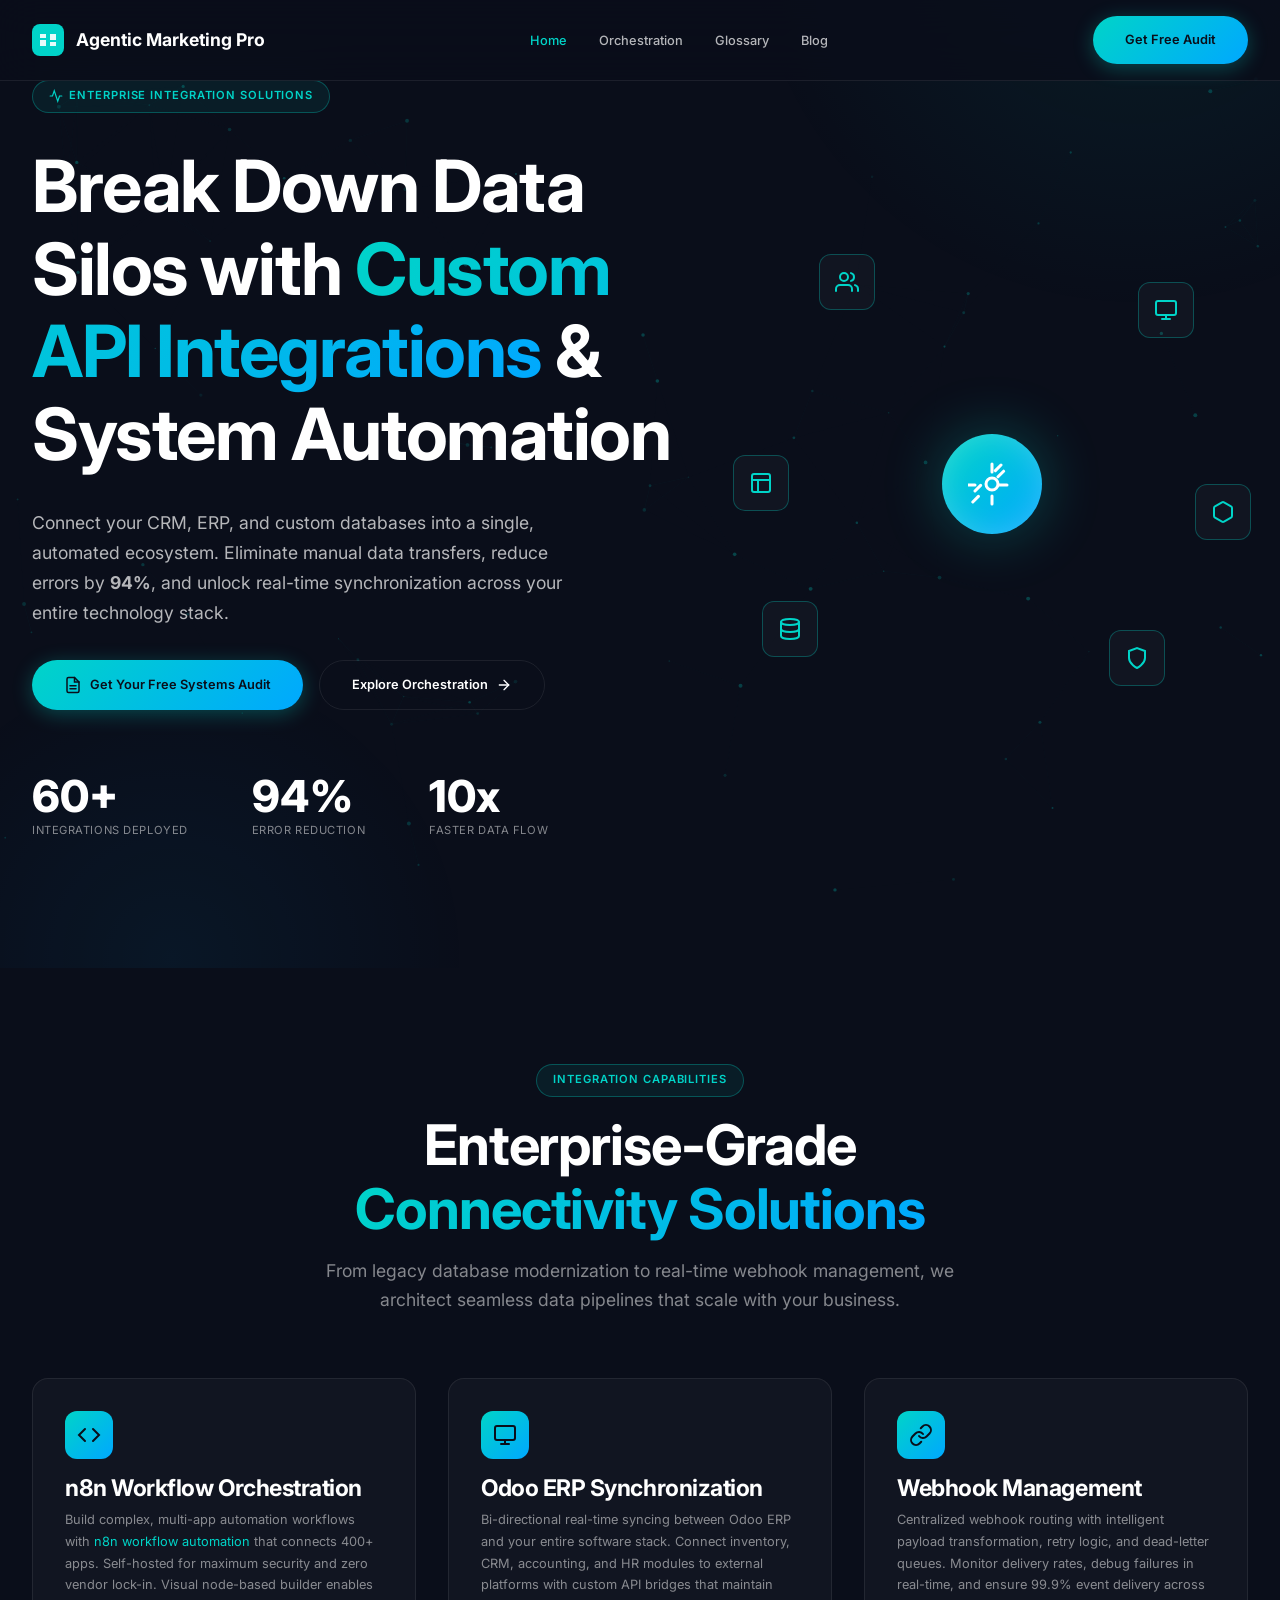
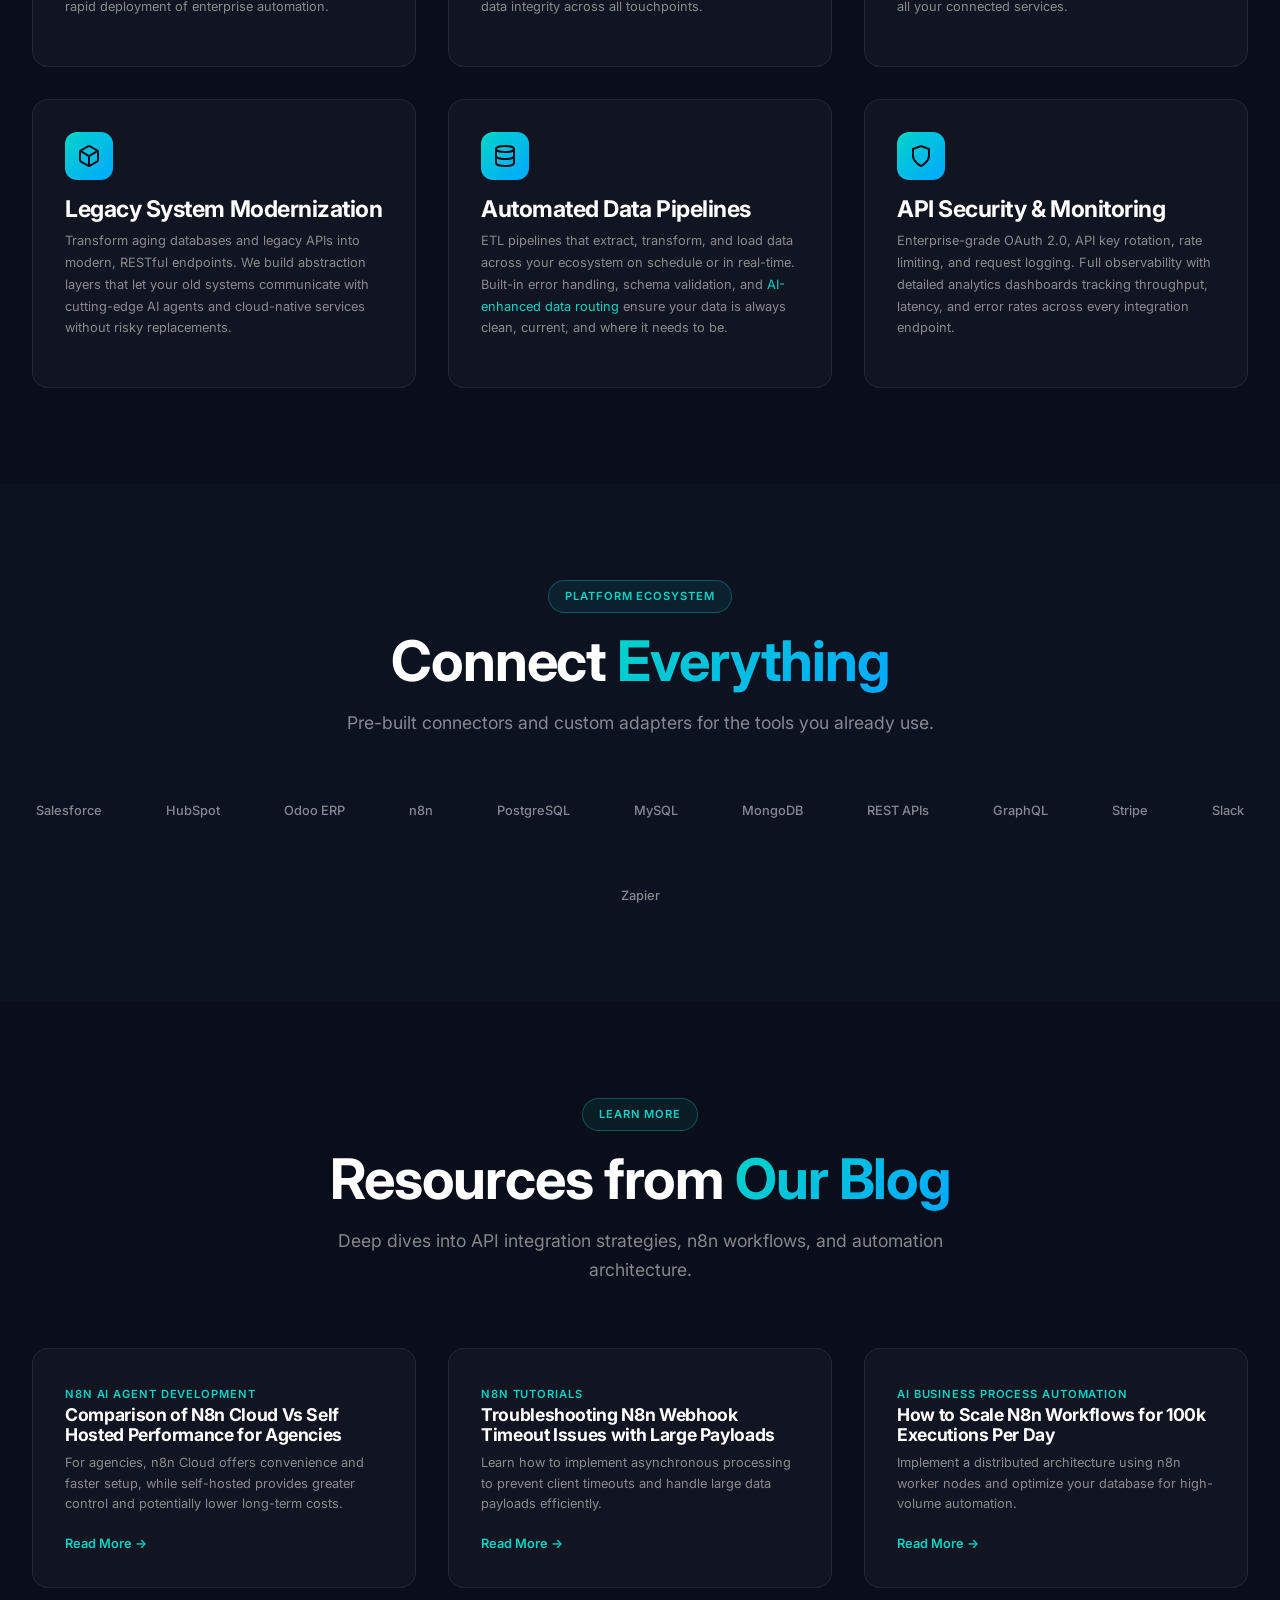
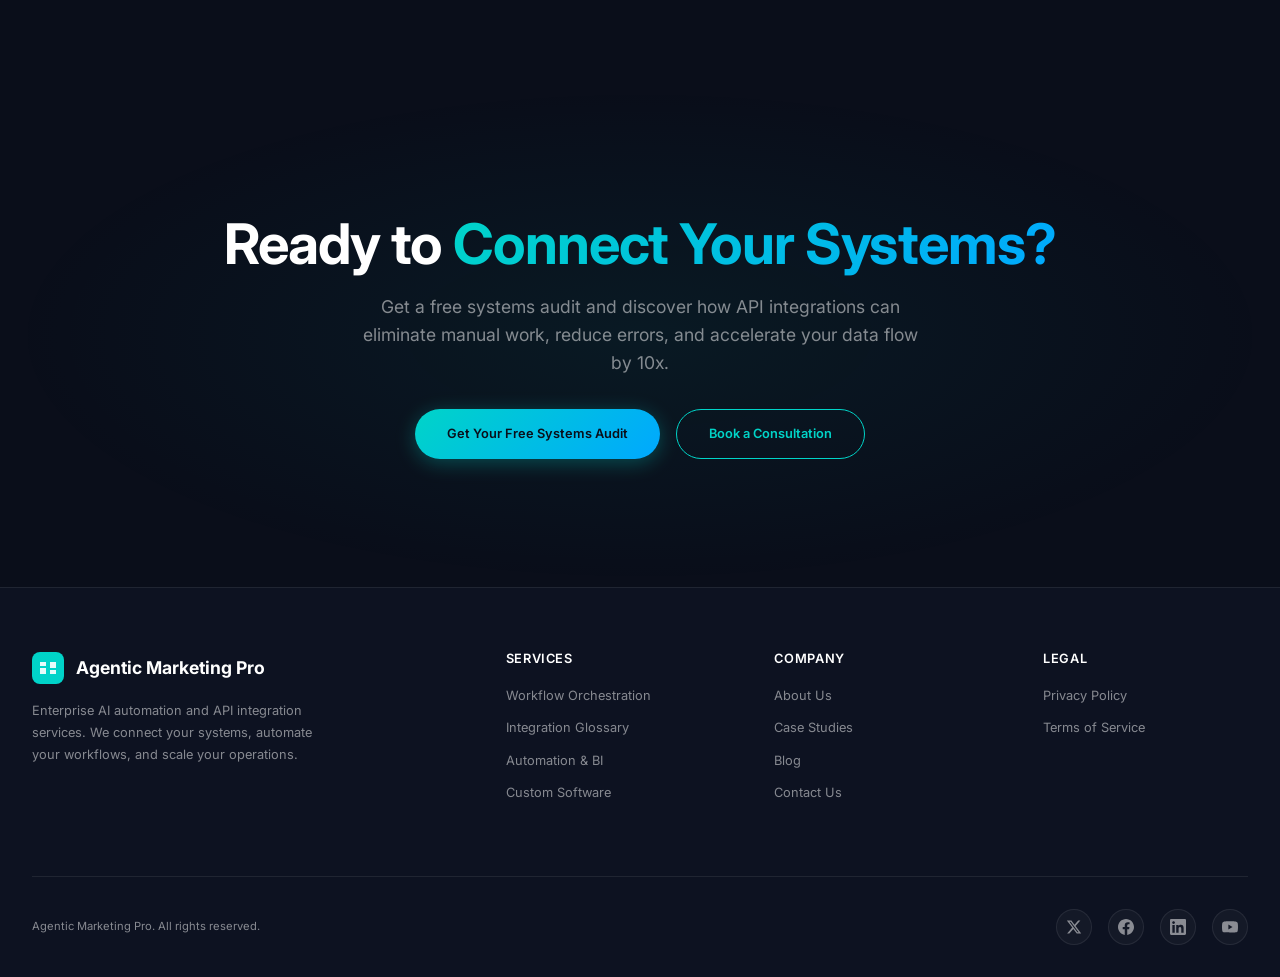
==== commit 382b731b: "Update title and author in index.html Update title" ====
--- a/index.html
+++ b/index.html
@@ -3,10 +3,10 @@
 <head>
   <meta charset="UTF-8">
   <meta name="viewport" content="width=device-width, initial-scale=1.0">
-  <title>API Integrations & System Automation | Agentic Marketing Pro</title>
+  <title>API Integrations & System Automation | Agentic Marketing </title>
   <meta name="description" content="Break down data silos with custom API integrations and system automation. n8n orchestration, Odoo ERP syncing, and webhook management for enterprise connectivity.">
   <meta name="keywords" content="API integrations, system automation, n8n orchestration, Odoo ERP, webhook management, data pipeline, legacy system integration">
-  <meta name="author" content="Agentic Marketing Pro">
+  <meta name="author" content="Agentic Marketing">
   <meta name="robots" content="index, follow">
 
   <!-- Open Graph -->
@@ -14,7 +14,7 @@
   <meta property="og:description" content="Connect disparate software tools into a seamless, automated ecosystem with enterprise-grade API integrations.">
   <meta property="og:type" content="website">
   <meta property="og:url" content="https://shafinrng.github.io/amp-hub-api-integrations/">
-  <meta property="og:site_name" content="Agentic Marketing Pro - API Integration Hub">
+  <meta property="og:site_name" content="Agentic Marketing - API Integration Hub">
 
   <!-- Twitter Card -->
   <meta name="twitter:card" content="summary_large_image">
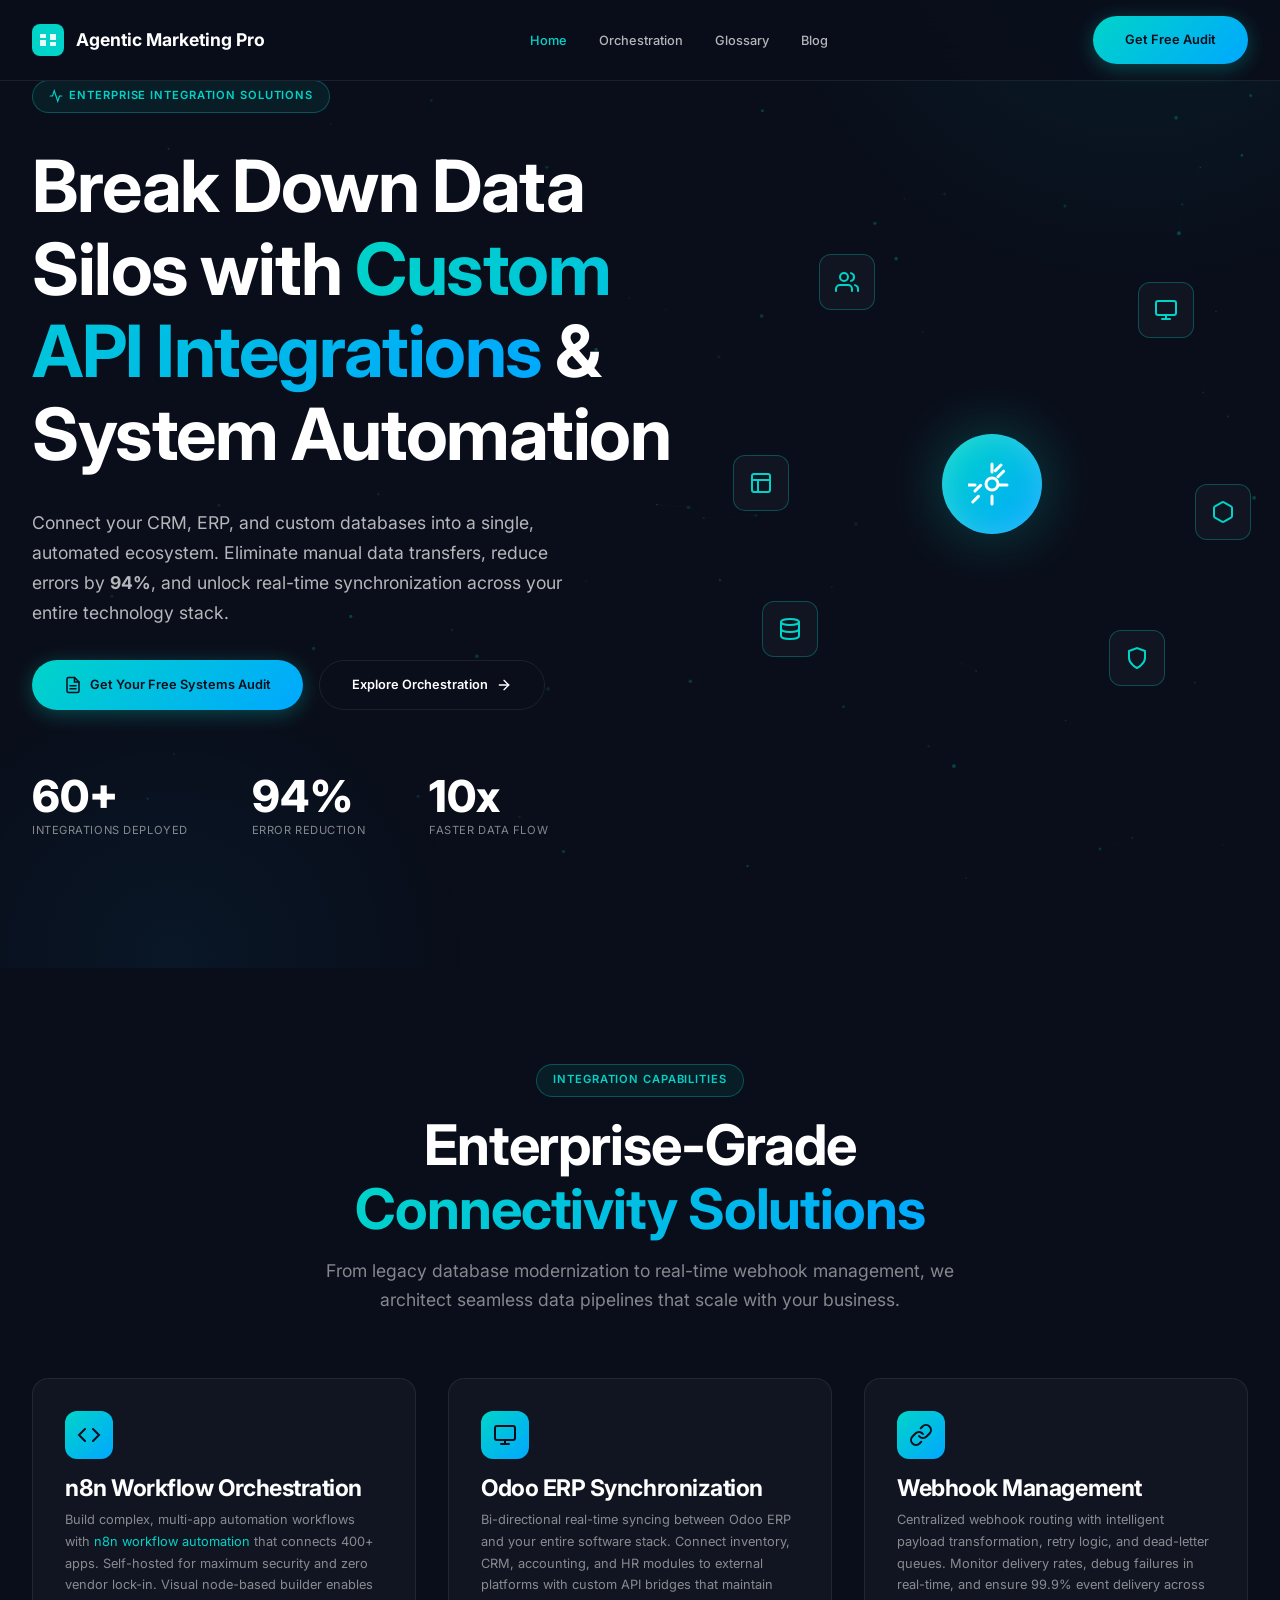
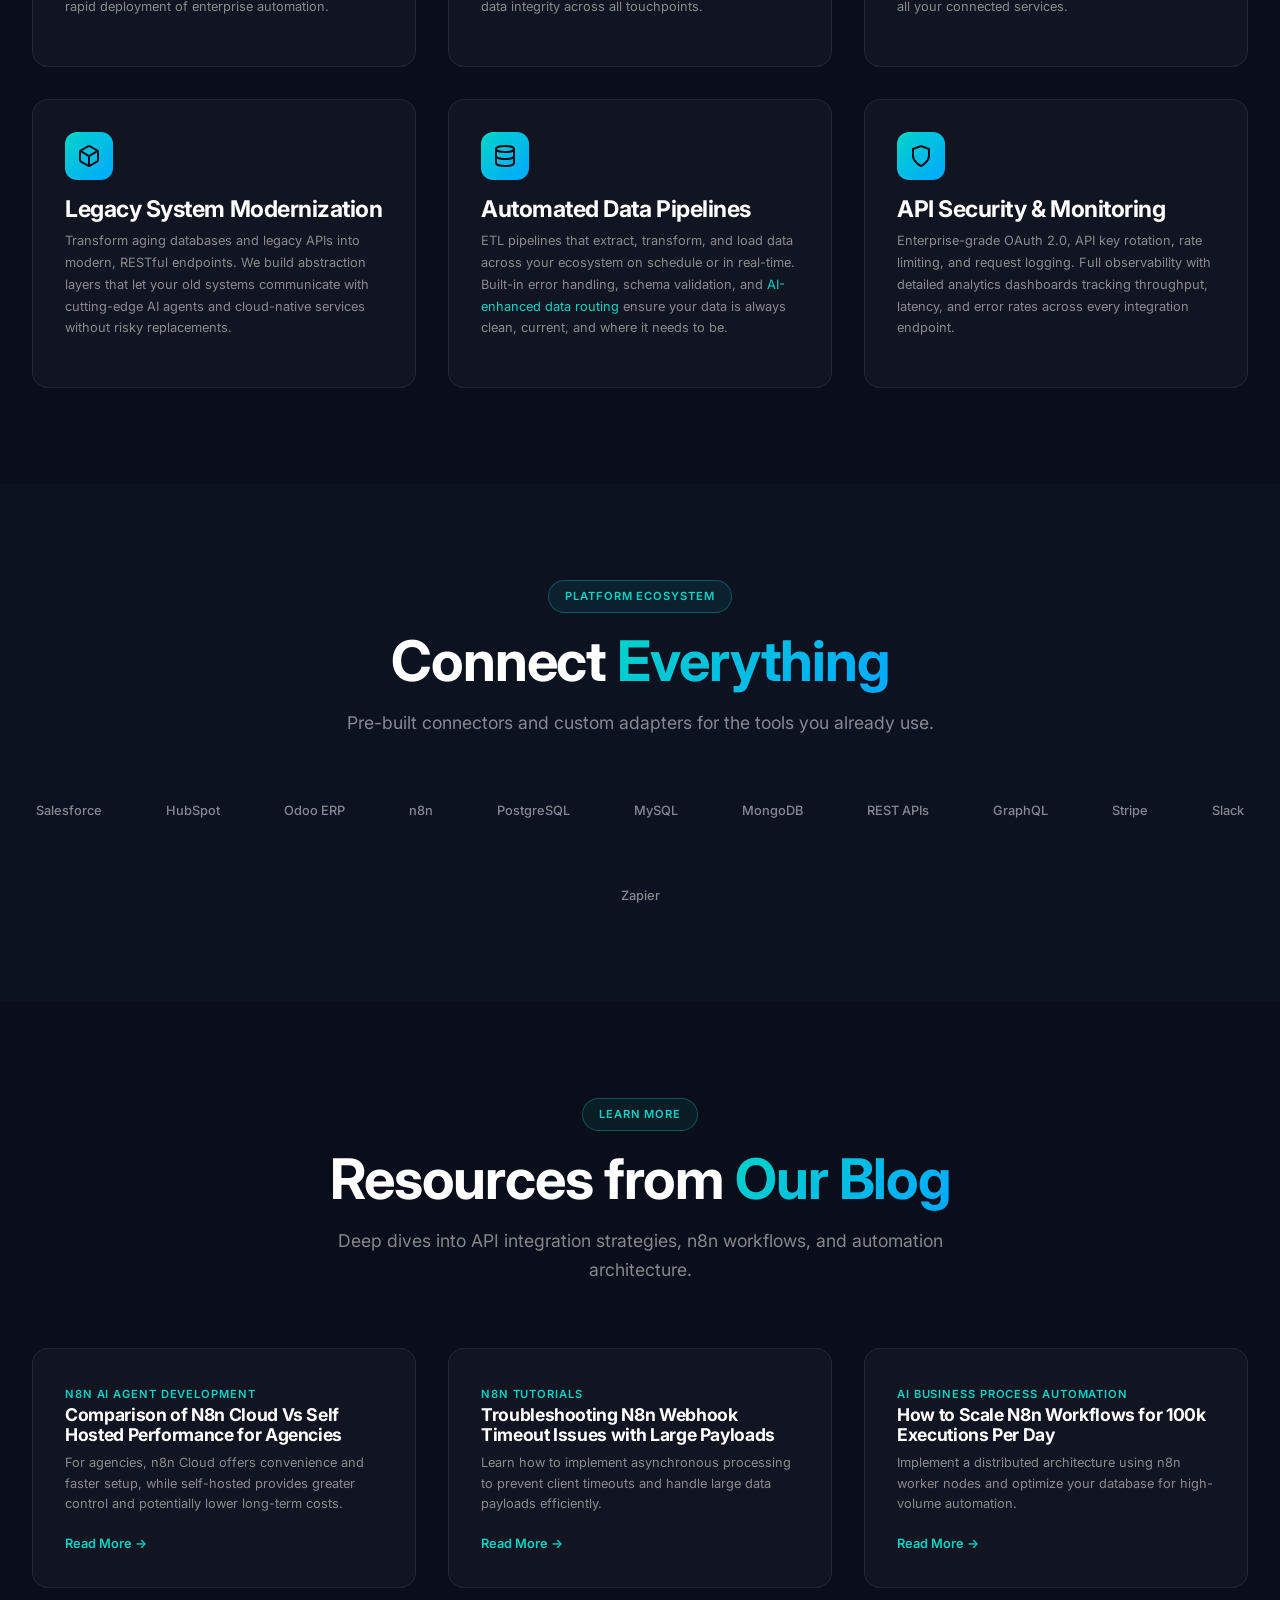
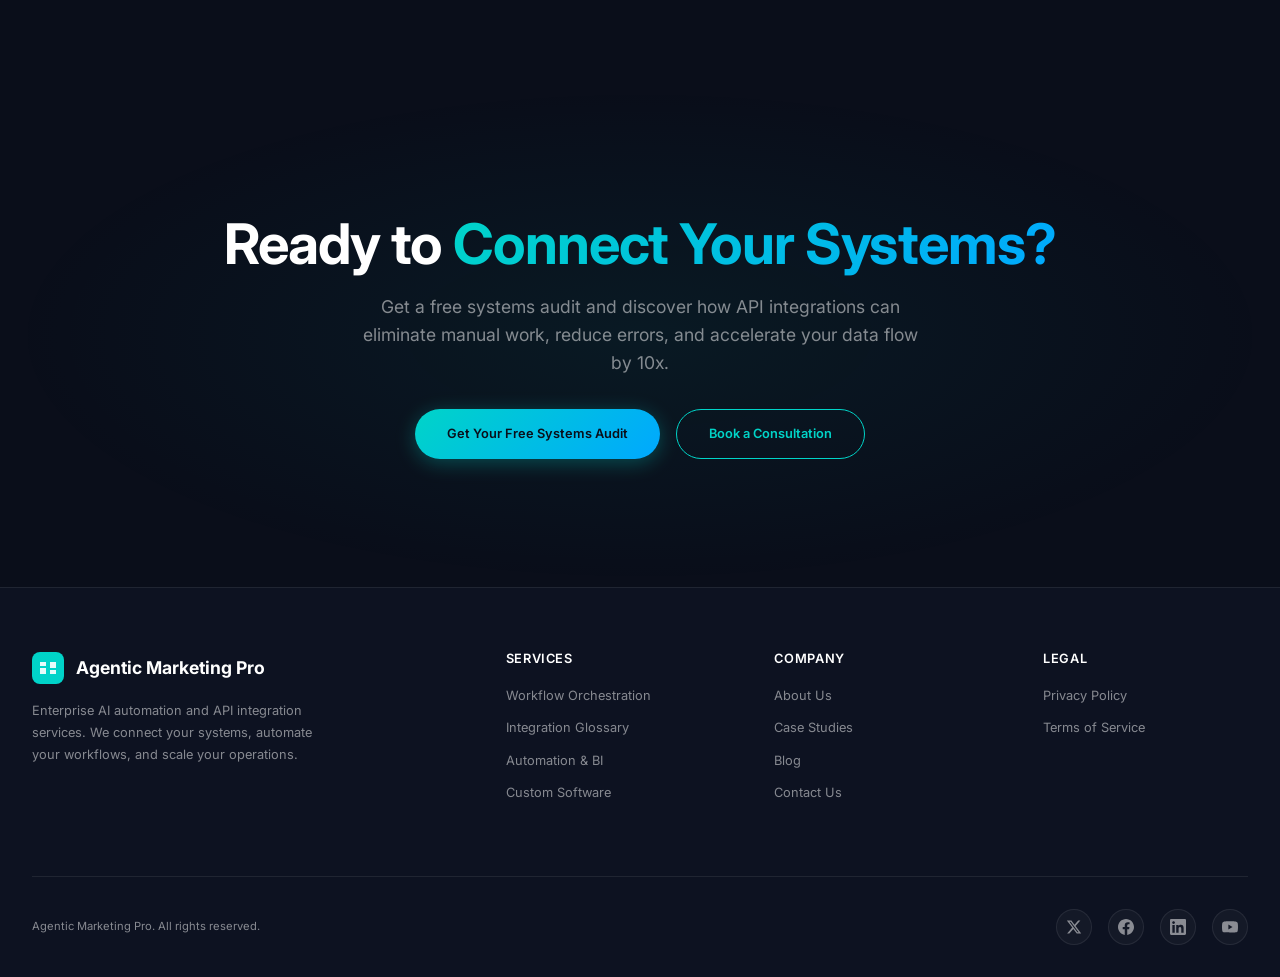
==== commit a71e4e6e: "Add Google site verification meta tag Added Google site verification meta tag for SEO." ====
--- a/index.html
+++ b/index.html
@@ -8,6 +8,7 @@
   <meta name="keywords" content="API integrations, system automation, n8n orchestration, Odoo ERP, webhook management, data pipeline, legacy system integration">
   <meta name="author" content="Agentic Marketing">
   <meta name="robots" content="index, follow">
+  <meta name="google-site-verification" content="MRtHY9dQ5OKTG_AXpVxhdUiYuXfkufxlOOYry1V5C6k" />
 
   <!-- Open Graph -->
   <meta property="og:title" content="API Integrations & System Automation | Agentic Marketing Pro">
